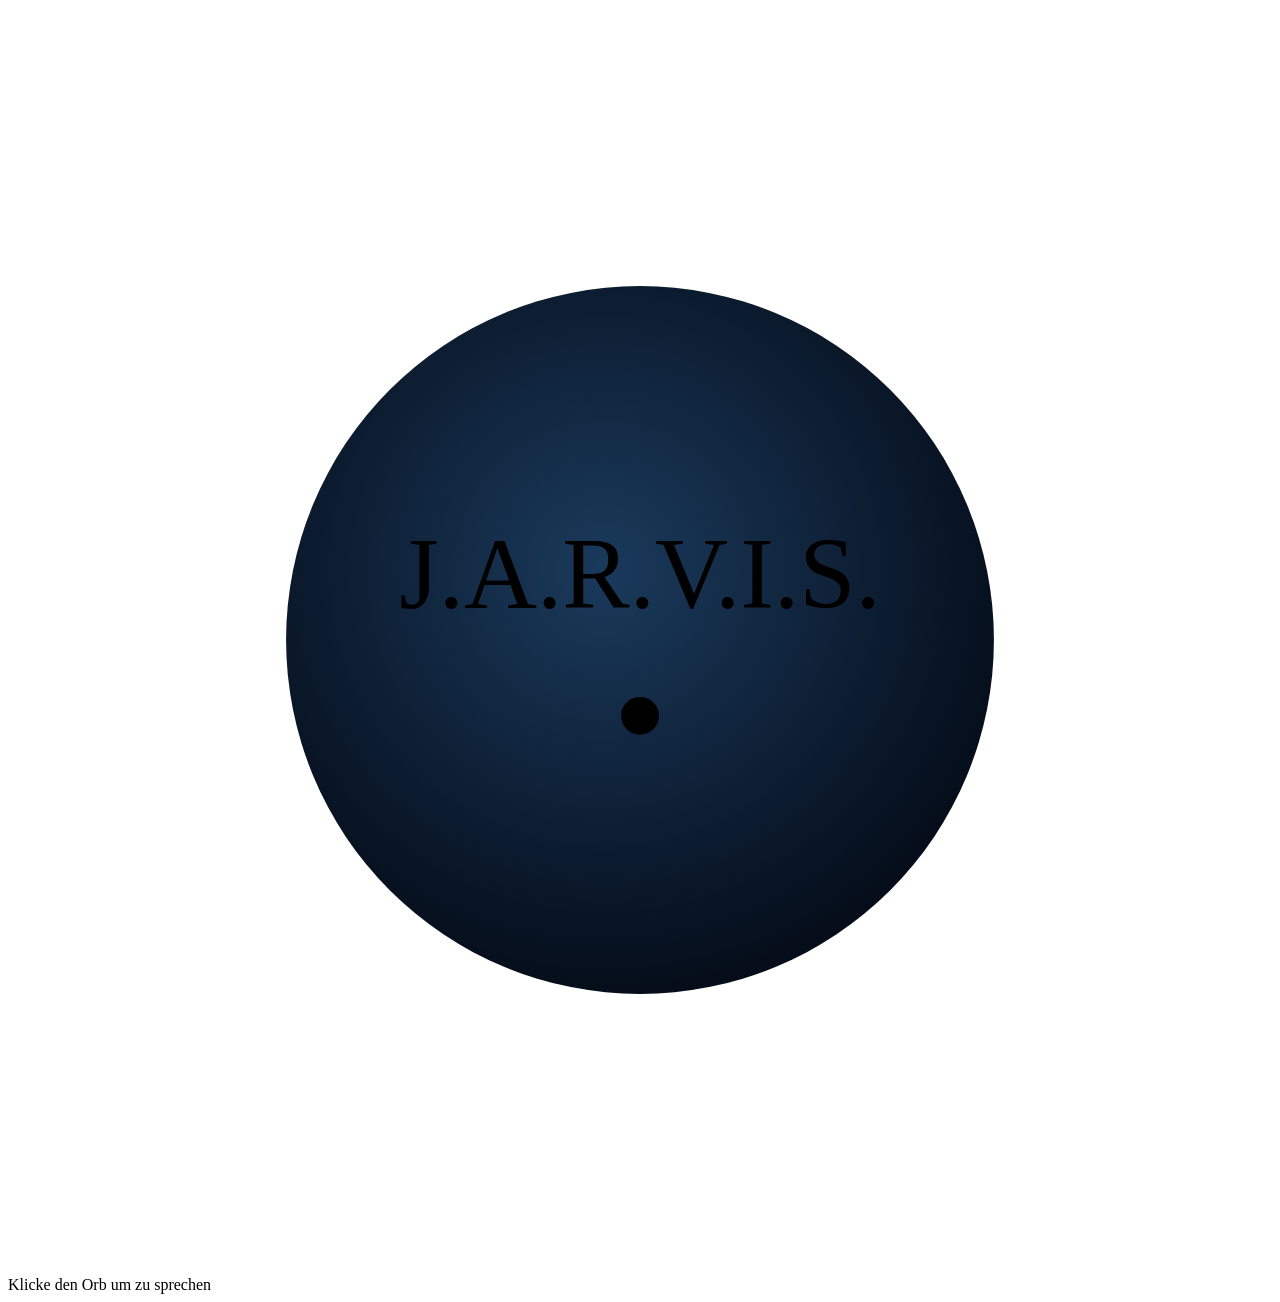
==== frontend/index.html @ c2ed7632 "feat: PWA-Support -- manifest.json, Icons, iOS-Meta-Tags (Issue #149)" ====
<!DOCTYPE html>
<html lang="de">
<head>
    <meta charset="UTF-8">
    <meta name="viewport" content="width=device-width, initial-scale=1.0">
    <title>J.A.R.V.I.S.</title>
    <link rel="icon" href="/static/icon-192.png">
    <link rel="apple-touch-icon" href="/static/icon-192.png">
    <link rel="manifest" href="/static/manifest.json">
    <meta name="apple-mobile-web-app-capable" content="yes">
    <meta name="apple-mobile-web-app-status-bar-style" content="black-translucent">
    <meta name="apple-mobile-web-app-title" content="JARVIS">
    <meta name="theme-color" content="#00d4ff">
    <link rel="stylesheet" href="/static/style.css">
</head>
<body>
    <div id="app">
        <div id="orb-container">
          <svg id="orb" class="idle" viewBox="0 0 200 200" xmlns="http://www.w3.org/2000/svg">
            <defs>
              <filter id="glow">
                <feGaussianBlur stdDeviation="3" result="coloredBlur"/>
                <feMerge><feMergeNode in="coloredBlur"/><feMergeNode in="SourceGraphic"/></feMerge>
              </filter>
              <filter id="glow-strong">
                <feGaussianBlur stdDeviation="6" result="coloredBlur"/>
                <feMerge><feMergeNode in="coloredBlur"/><feMergeNode in="SourceGraphic"/></feMerge>
              </filter>
              <radialGradient id="core-grad" cx="45%" cy="40%" r="60%">
                <stop offset="0%" stop-color="#1a3a5c"/>
                <stop offset="100%" stop-color="#050d1a"/>
              </radialGradient>
            </defs>

            <!-- Outer glow ring (background atmosphere) -->
            <circle class="hud-glow" cx="100" cy="100" r="92" fill="none" stroke-width="2"/>

            <!-- Outer tick ring — rotates CW -->
            <g class="ring-outer">
              <circle cx="100" cy="100" r="88" fill="none" stroke-width="1.5" stroke-dasharray="2 2.67" class="hud-ring"/>
              <!-- 4 longer accent marks at 0/90/180/270 degrees -->
              <line x1="100" y1="12"  x2="100" y2="22"  class="hud-accent"/>
              <line x1="188" y1="100" x2="178" y2="100" class="hud-accent"/>
              <line x1="100" y1="188" x2="100" y2="178" class="hud-accent"/>
              <line x1="12"  y1="100" x2="22"  y2="100" class="hud-accent"/>
            </g>

            <!-- Middle decorative ring — rotates CCW -->
            <g class="ring-middle">
              <circle cx="100" cy="100" r="72" fill="none" stroke-width="1" stroke-dasharray="4 8" class="hud-ring-mid"/>
              <!-- Corner bracket decorations at 4 positions, rotated 45° around center -->
              <g transform="rotate(45, 100, 100)">
                <path d="M32,90  L32,32  L90,32"  fill="none" stroke-width="1.5" class="hud-bracket"/>
                <path d="M168,90 L168,32 L110,32" fill="none" stroke-width="1.5" class="hud-bracket"/>
                <path d="M32,110 L32,168 L90,168" fill="none" stroke-width="1.5" class="hud-bracket"/>
                <path d="M168,110 L168,168 L110,168" fill="none" stroke-width="1.5" class="hud-bracket"/>
              </g>
            </g>

            <!-- Inner solid ring border -->
            <circle cx="100" cy="100" r="56" fill="url(#core-grad)" class="hud-core-border"/>
            <circle cx="100" cy="100" r="56" fill="none" stroke-width="2" class="hud-inner-ring"/>

            <!-- J.A.R.V.I.S. text -->
            <text x="100" y="95" text-anchor="middle" class="hud-title">J.A.R.V.I.S.</text>
            <!-- Status dot -->
            <circle cx="100" cy="112" r="3" class="hud-dot"/>
          </svg>
        </div>
        <div id="status">Klicke den Orb um zu sprechen</div>
        <div id="transcript"></div>
    </div>
    <script src="/static/main.js"></script>
</body>
</html>
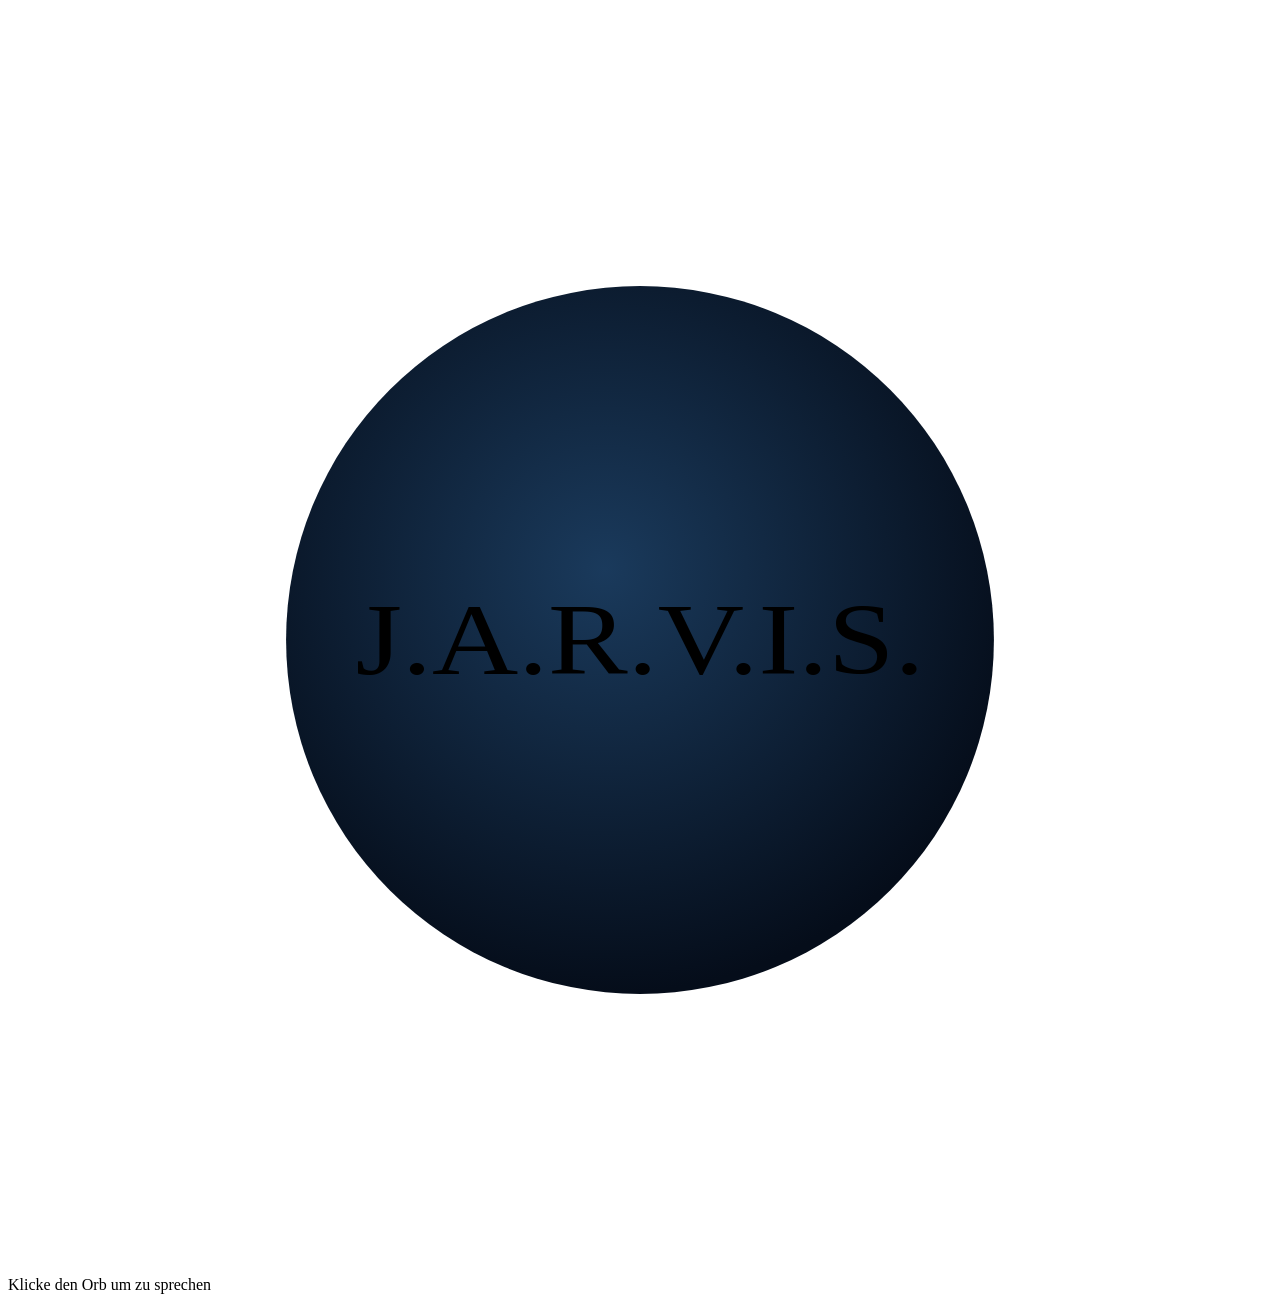
==== commit 1b470c7b: "fix: Orb — Punkt entfernt, Schriftzug zentriert und auf inneren Kreis begrenzt - Hud-dot (heller Pun" ====
--- a/frontend/index.html
+++ b/frontend/index.html
@@ -61,10 +61,8 @@
             <circle cx="100" cy="100" r="56" fill="url(#core-grad)" class="hud-core-border"/>
             <circle cx="100" cy="100" r="56" fill="none" stroke-width="2" class="hud-inner-ring"/>
 
-            <!-- J.A.R.V.I.S. text -->
-            <text x="100" y="95" text-anchor="middle" class="hud-title">J.A.R.V.I.S.</text>
-            <!-- Status dot -->
-            <circle cx="100" cy="112" r="3" class="hud-dot"/>
+            <!-- J.A.R.V.I.S. text — zentriert im inneren Kreis (r=56, Mittelpunkt 100/100) -->
+            <text x="100" y="100" text-anchor="middle" dominant-baseline="central" textLength="90" lengthAdjust="spacingAndGlyphs" class="hud-title">J.A.R.V.I.S.</text>
           </svg>
         </div>
         <div id="status">Klicke den Orb um zu sprechen</div>
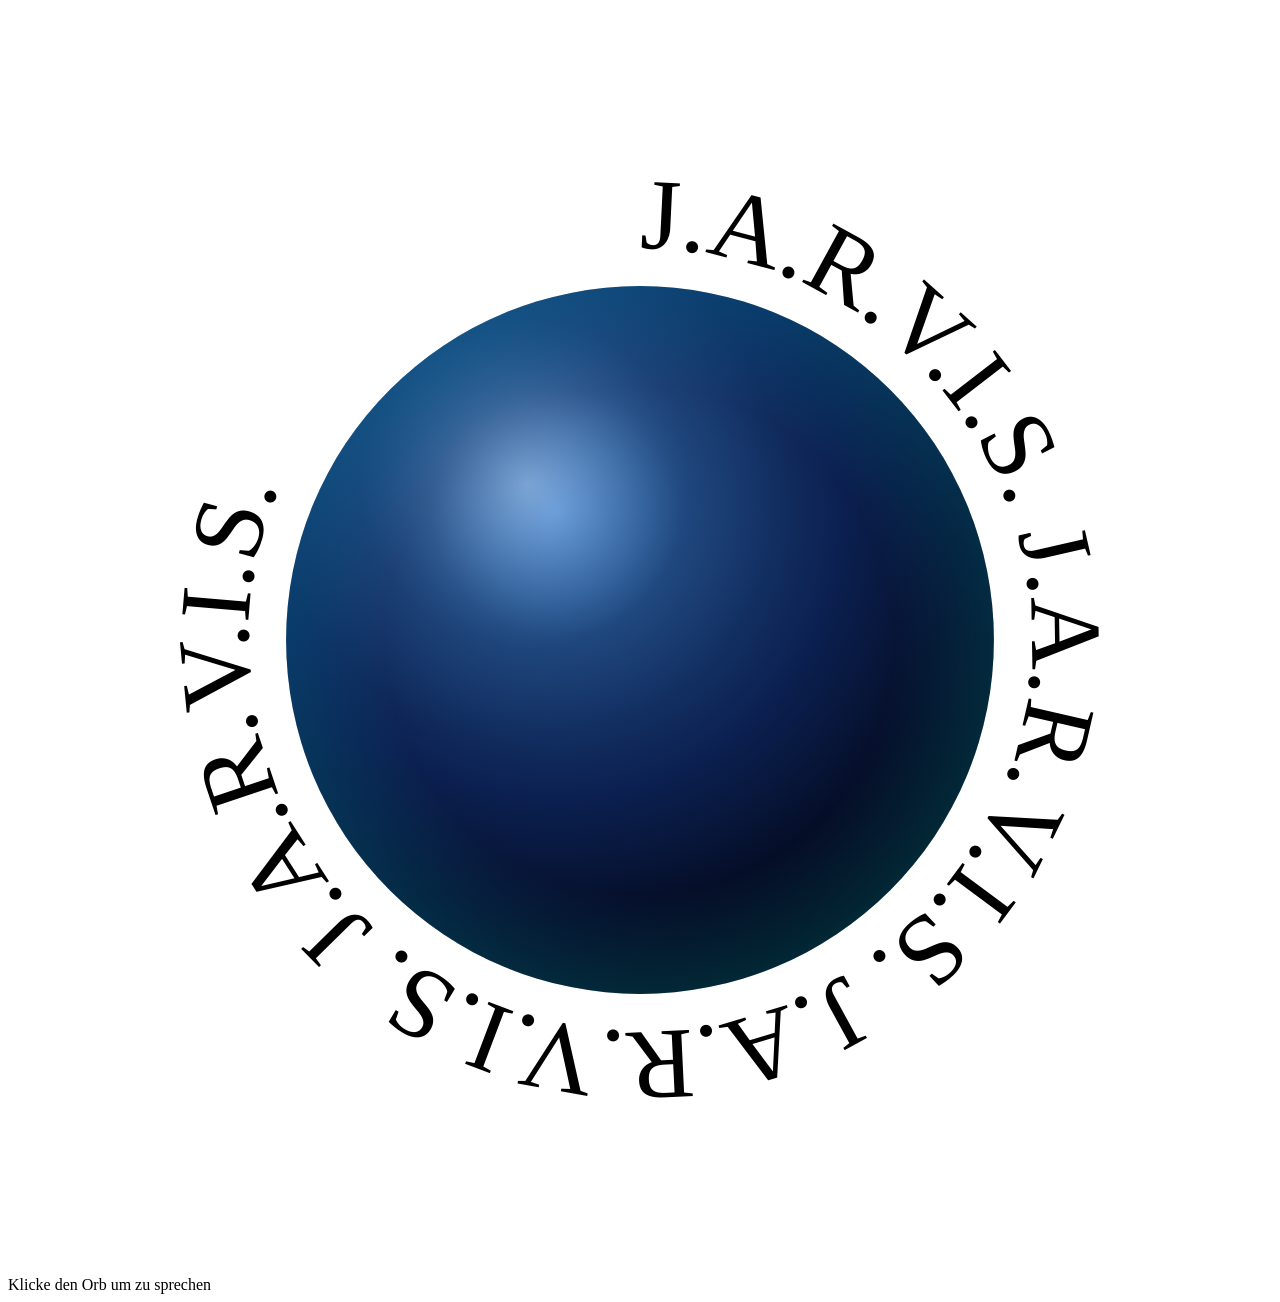
==== commit 8c5fe39b: "feat: Orb größer, innerer Kreis als Kugel, JARVIS-Text am Äquator umlaufend - Orb: 320px → 400px - K" ====
--- a/frontend/index.html
+++ b/frontend/index.html
@@ -26,10 +26,31 @@
                 <feGaussianBlur stdDeviation="6" result="coloredBlur"/>
                 <feMerge><feMergeNode in="coloredBlur"/><feMergeNode in="SourceGraphic"/></feMerge>
               </filter>
-              <radialGradient id="core-grad" cx="45%" cy="40%" r="60%">
-                <stop offset="0%" stop-color="#1a3a5c"/>
-                <stop offset="100%" stop-color="#050d1a"/>
+
+              <!-- Sphere base gradient: light source upper-left -->
+              <radialGradient id="core-grad" cx="38%" cy="32%" r="70%">
+                <stop offset="0%"   stop-color="#4a82c8"/>
+                <stop offset="25%"  stop-color="#1c4278"/>
+                <stop offset="58%"  stop-color="#0b2050"/>
+                <stop offset="82%"  stop-color="#050e28"/>
+                <stop offset="100%" stop-color="#020710"/>
               </radialGradient>
+
+              <!-- Specular highlight overlay (semi-transparent) -->
+              <radialGradient id="sphere-spec" cx="34%" cy="28%" r="36%">
+                <stop offset="0%"   stop-color="#c8e4ff" stop-opacity="0.45"/>
+                <stop offset="65%"  stop-color="#4a90d0" stop-opacity="0.08"/>
+                <stop offset="100%" stop-color="#4a90d0" stop-opacity="0"/>
+              </radialGradient>
+
+              <!-- Atmospheric rim glow (semi-transparent) -->
+              <radialGradient id="sphere-atm" cx="50%" cy="50%" r="50%">
+                <stop offset="72%"  stop-color="#00d4ff" stop-opacity="0"/>
+                <stop offset="100%" stop-color="#00d4ff" stop-opacity="0.16"/>
+              </radialGradient>
+
+              <!-- Circular path for equatorial text orbit (r=62, CW from top) -->
+              <path id="equator-cw" d="M 100,38 A 62,62 0 1 1 100,162 A 62,62 0 1 1 100,38"/>
             </defs>
 
             <!-- Outer glow ring (background atmosphere) -->
@@ -57,12 +78,21 @@
               </g>
             </g>
 
-            <!-- Inner solid ring border -->
+            <!-- Sphere: base colour + specular highlight + atmospheric rim -->
             <circle cx="100" cy="100" r="56" fill="url(#core-grad)" class="hud-core-border"/>
+            <circle cx="100" cy="100" r="56" fill="url(#sphere-spec)"/>
+            <circle cx="100" cy="100" r="56" fill="url(#sphere-atm)"/>
+            <!-- Equatorial latitude hint -->
+            <ellipse cx="100" cy="100" rx="56" ry="9" fill="none" stroke-opacity="0.12" stroke-width="1.5" class="hud-equator-line"/>
+            <!-- Sphere border ring -->
             <circle cx="100" cy="100" r="56" fill="none" stroke-width="2" class="hud-inner-ring"/>
 
-            <!-- J.A.R.V.I.S. text — zentriert im inneren Kreis (r=56, Mittelpunkt 100/100) -->
-            <text x="100" y="100" text-anchor="middle" dominant-baseline="central" textLength="90" lengthAdjust="spacingAndGlyphs" class="hud-title">J.A.R.V.I.S.</text>
+            <!-- J.A.R.V.I.S. text orbiting the equator CW -->
+            <g class="ring-equator">
+              <text class="hud-orbit-text">
+                <textPath href="#equator-cw" startOffset="0%">J.A.R.V.I.S.  J.A.R.V.I.S.  J.A.R.V.I.S.  J.A.R.V.I.S.  </textPath>
+              </text>
+            </g>
           </svg>
         </div>
         <div id="status">Klicke den Orb um zu sprechen</div>
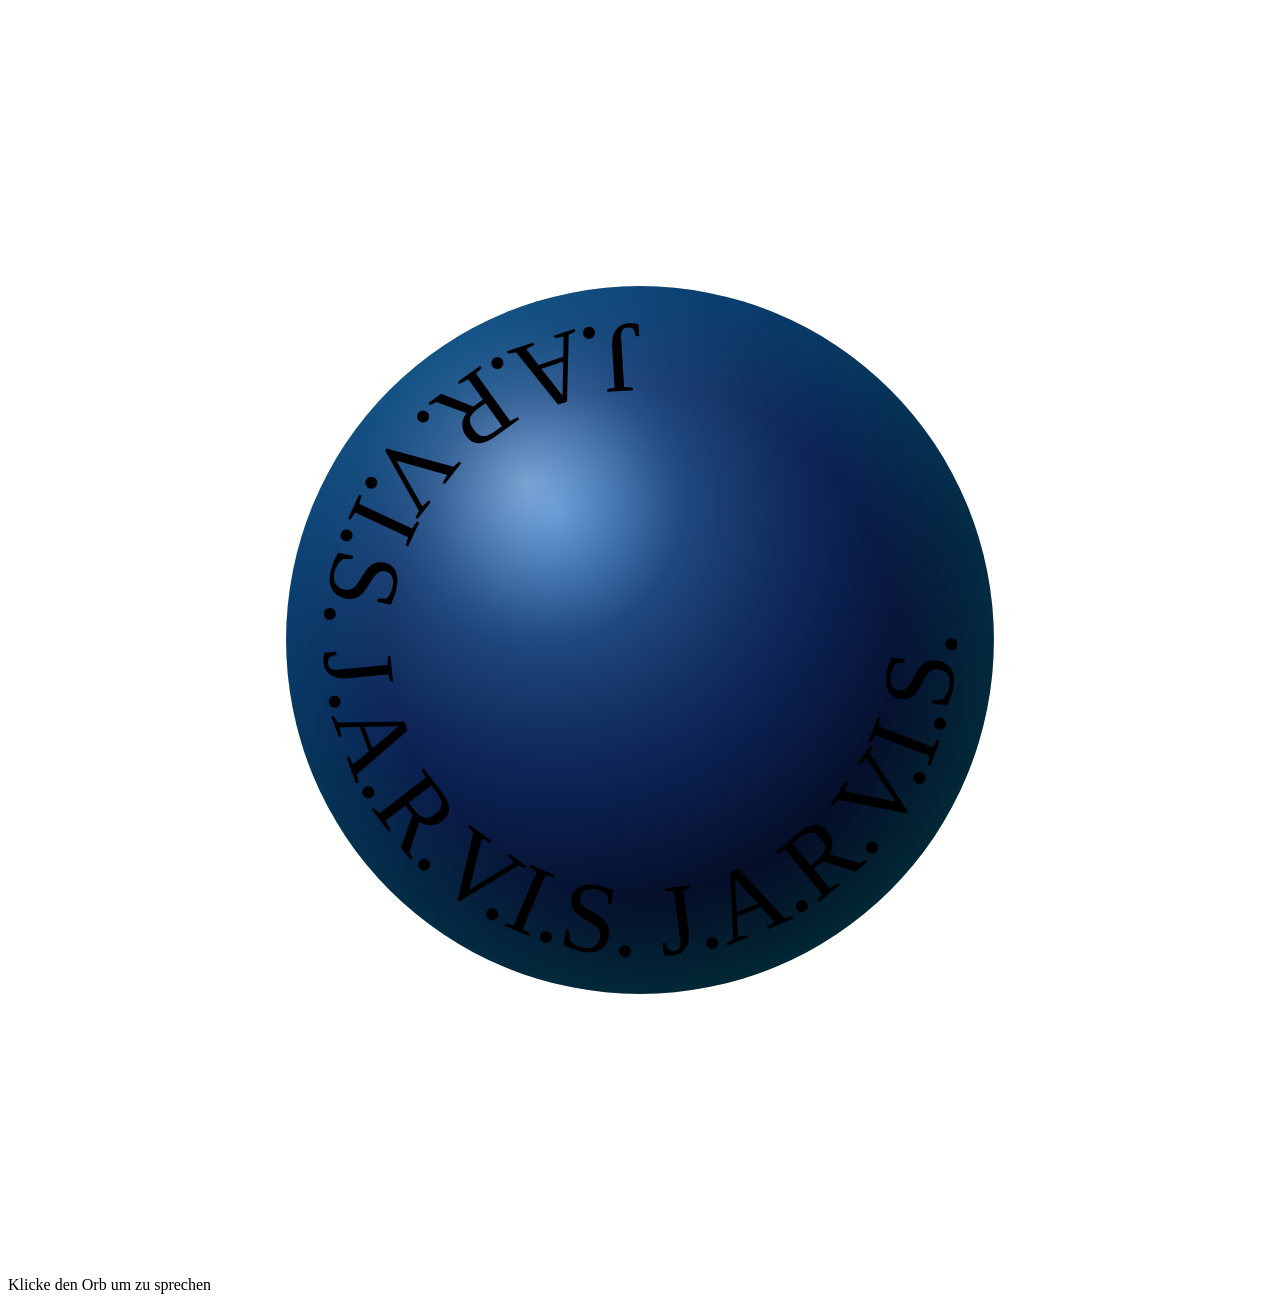
==== commit fe108452: "fix: JARVIS-Text auf Kugeloberfläche (r=50, CCW) statt außerhalb Pfad von r=62 CW auf r=50 CCW geänd" ====
--- a/frontend/index.html
+++ b/frontend/index.html
@@ -49,8 +49,9 @@
                 <stop offset="100%" stop-color="#00d4ff" stop-opacity="0.16"/>
               </radialGradient>
 
-              <!-- Circular path for equatorial text orbit (r=62, CW from top) -->
-              <path id="equator-cw" d="M 100,38 A 62,62 0 1 1 100,162 A 62,62 0 1 1 100,38"/>
+              <!-- Äquatorialer Textpfad: r=50, CCW (Buchstaben zeigen zur Kugelkugelmitte,
+                   Text erscheint auf der Kugeloberfläche; Gruppe dreht sich CW) -->
+              <path id="equator-cw" d="M 100,50 A 50,50 0 1 0 100,150 A 50,50 0 1 0 100,50"/>
             </defs>
 
             <!-- Outer glow ring (background atmosphere) -->
@@ -87,10 +88,10 @@
             <!-- Sphere border ring -->
             <circle cx="100" cy="100" r="56" fill="none" stroke-width="2" class="hud-inner-ring"/>
 
-            <!-- J.A.R.V.I.S. text orbiting the equator CW -->
+            <!-- J.A.R.V.I.S. text läuft CW um den Äquator der Kugel -->
             <g class="ring-equator">
               <text class="hud-orbit-text">
-                <textPath href="#equator-cw" startOffset="0%">J.A.R.V.I.S.  J.A.R.V.I.S.  J.A.R.V.I.S.  J.A.R.V.I.S.  </textPath>
+                <textPath href="#equator-cw" startOffset="0%">J.A.R.V.I.S.   J.A.R.V.I.S.   J.A.R.V.I.S.   </textPath>
               </text>
             </g>
           </svg>
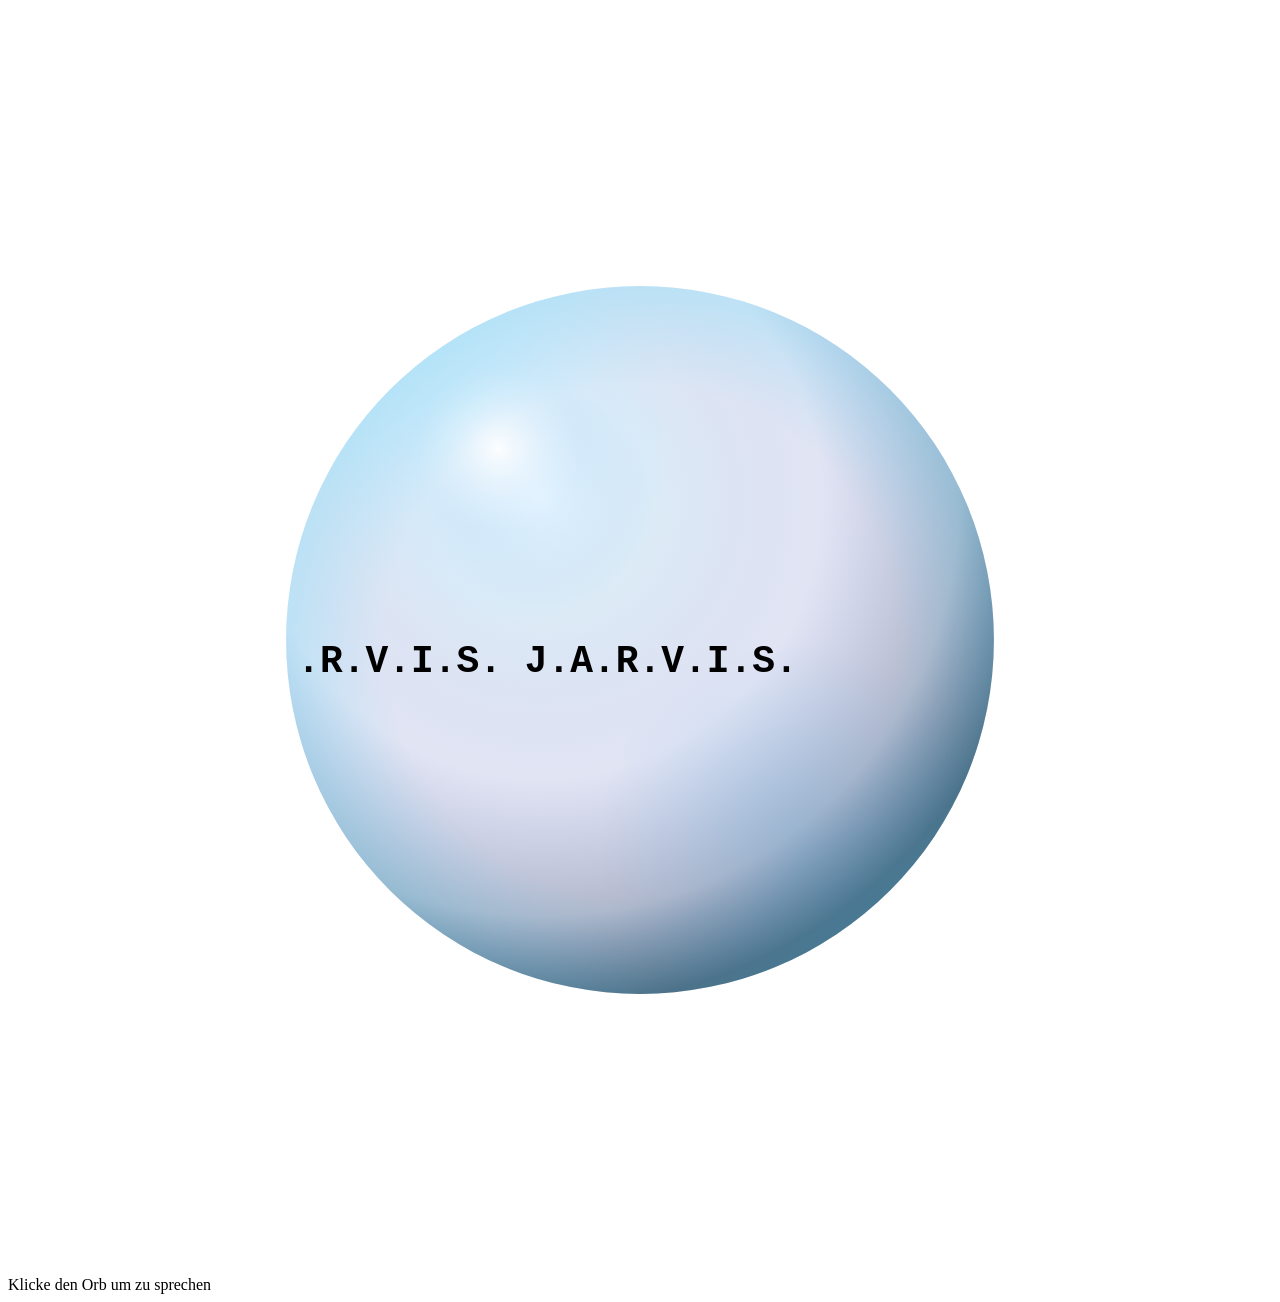
==== commit 4387730c: "orb: glass sphere + scrolling equatorial text - Glass sphere via 4 layered radialGradient circles (s" ====
--- a/frontend/index.html
+++ b/frontend/index.html
@@ -27,31 +27,38 @@
                 <feMerge><feMergeNode in="coloredBlur"/><feMergeNode in="SourceGraphic"/></feMerge>
               </filter>
 
-              <!-- Sphere base gradient: light source upper-left -->
-              <radialGradient id="core-grad" cx="38%" cy="32%" r="70%">
-                <stop offset="0%"   stop-color="#4a82c8"/>
-                <stop offset="25%"  stop-color="#1c4278"/>
-                <stop offset="58%"  stop-color="#0b2050"/>
-                <stop offset="82%"  stop-color="#050e28"/>
-                <stop offset="100%" stop-color="#020710"/>
+              <!-- Gläserne Kugel: sehr transparent, Lichtquelle oben-links -->
+              <radialGradient id="core-grad" cx="36%" cy="30%" r="72%">
+                <stop offset="0%"   stop-color="#e8f4ff" stop-opacity="0.55"/>
+                <stop offset="22%"  stop-color="#60a4d8" stop-opacity="0.22"/>
+                <stop offset="55%"  stop-color="#0820a0" stop-opacity="0.12"/>
+                <stop offset="82%"  stop-color="#001050" stop-opacity="0.30"/>
+                <stop offset="100%" stop-color="#000a28" stop-opacity="0.65"/>
               </radialGradient>
 
-              <!-- Specular highlight overlay (semi-transparent) -->
-              <radialGradient id="sphere-spec" cx="34%" cy="28%" r="36%">
-                <stop offset="0%"   stop-color="#c8e4ff" stop-opacity="0.45"/>
-                <stop offset="65%"  stop-color="#4a90d0" stop-opacity="0.08"/>
-                <stop offset="100%" stop-color="#4a90d0" stop-opacity="0"/>
+              <!-- Primärer Spiegelglanz oben-links (Glaslinse) -->
+              <radialGradient id="sphere-spec" cx="30%" cy="23%" r="26%">
+                <stop offset="0%"   stop-color="#ffffff" stop-opacity="0.92"/>
+                <stop offset="45%"  stop-color="#c8e8ff" stop-opacity="0.40"/>
+                <stop offset="100%" stop-color="#c8e8ff" stop-opacity="0"/>
               </radialGradient>
 
-              <!-- Atmospheric rim glow (semi-transparent) -->
+              <!-- Sekundäre Reflexion unten-rechts (Glaskugel-Effekt) -->
+              <radialGradient id="sphere-refl" cx="72%" cy="78%" r="28%">
+                <stop offset="0%"   stop-color="#40a8e0" stop-opacity="0.22"/>
+                <stop offset="100%" stop-color="#40a8e0" stop-opacity="0"/>
+              </radialGradient>
+
+              <!-- Atmosphärischer Randschimmer -->
               <radialGradient id="sphere-atm" cx="50%" cy="50%" r="50%">
                 <stop offset="72%"  stop-color="#00d4ff" stop-opacity="0"/>
                 <stop offset="100%" stop-color="#00d4ff" stop-opacity="0.16"/>
               </radialGradient>
 
-              <!-- Äquatorialer Textpfad: r=50, CCW (Buchstaben zeigen zur Kugelkugelmitte,
-                   Text erscheint auf der Kugeloberfläche; Gruppe dreht sich CW) -->
-              <path id="equator-cw" d="M 100,50 A 50,50 0 1 0 100,150 A 50,50 0 1 0 100,50"/>
+              <!-- Clip: Schriftzug wird auf die Kugeloberfläche beschnitten -->
+              <clipPath id="sphere-clip">
+                <circle cx="100" cy="100" r="54"/>
+              </clipPath>
             </defs>
 
             <!-- Outer glow ring (background atmosphere) -->
@@ -60,7 +67,6 @@
             <!-- Outer tick ring — rotates CW -->
             <g class="ring-outer">
               <circle cx="100" cy="100" r="88" fill="none" stroke-width="1.5" stroke-dasharray="2 2.67" class="hud-ring"/>
-              <!-- 4 longer accent marks at 0/90/180/270 degrees -->
               <line x1="100" y1="12"  x2="100" y2="22"  class="hud-accent"/>
               <line x1="188" y1="100" x2="178" y2="100" class="hud-accent"/>
               <line x1="100" y1="188" x2="100" y2="178" class="hud-accent"/>
@@ -70,7 +76,6 @@
             <!-- Middle decorative ring — rotates CCW -->
             <g class="ring-middle">
               <circle cx="100" cy="100" r="72" fill="none" stroke-width="1" stroke-dasharray="4 8" class="hud-ring-mid"/>
-              <!-- Corner bracket decorations at 4 positions, rotated 45° around center -->
               <g transform="rotate(45, 100, 100)">
                 <path d="M32,90  L32,32  L90,32"  fill="none" stroke-width="1.5" class="hud-bracket"/>
                 <path d="M168,90 L168,32 L110,32" fill="none" stroke-width="1.5" class="hud-bracket"/>
@@ -79,20 +84,30 @@
               </g>
             </g>
 
-            <!-- Sphere: base colour + specular highlight + atmospheric rim -->
+            <!-- Glaskugel: Basisfarbe + Spiegelglanz + Reflexion + Atmosphäre -->
             <circle cx="100" cy="100" r="56" fill="url(#core-grad)" class="hud-core-border"/>
             <circle cx="100" cy="100" r="56" fill="url(#sphere-spec)"/>
+            <circle cx="100" cy="100" r="56" fill="url(#sphere-refl)"/>
             <circle cx="100" cy="100" r="56" fill="url(#sphere-atm)"/>
-            <!-- Equatorial latitude hint -->
-            <ellipse cx="100" cy="100" rx="56" ry="9" fill="none" stroke-opacity="0.12" stroke-width="1.5" class="hud-equator-line"/>
-            <!-- Sphere border ring -->
+            <!-- Äquatorlinie als angedeutete Breitengradelipse -->
+            <ellipse cx="100" cy="100" rx="56" ry="9" fill="none" stroke-opacity="0.15" stroke-width="1.5" class="hud-equator-line"/>
+            <!-- Kugelrand -->
             <circle cx="100" cy="100" r="56" fill="none" stroke-width="2" class="hud-inner-ring"/>
 
-            <!-- J.A.R.V.I.S. text läuft CW um den Äquator der Kugel -->
-            <g class="ring-equator">
-              <text class="hud-orbit-text">
-                <textPath href="#equator-cw" startOffset="0%">J.A.R.V.I.S.   J.A.R.V.I.S.   J.A.R.V.I.S.   </textPath>
-              </text>
+            <!-- J.A.R.V.I.S. scrollt von links nach rechts am Äquator
+                 (Kugel rotiert im Uhrzeigersinn um Hochachse).
+                 font-size=6 SVG-Einheiten → ~54 Einheiten pro Wiederholung
+                 (15 Zeichen × 3.6 SVG-Einheiten, Courier New 0.6em).
+                 SMIL animateTransform: 54 SVG-Einheiten = eine Wiederholung,
+                 skalenunabhängig. -->
+            <g clip-path="url(#sphere-clip)">
+              <g>
+                <animateTransform attributeName="transform" type="translate"
+                  from="0 0" to="54 0" dur="6s" repeatCount="indefinite"/>
+                <text x="-350" y="105" class="hud-orbit-text"
+                      font-family="'Courier New', Courier, monospace"
+                      font-size="6" font-weight="bold">J.A.R.V.I.S.    J.A.R.V.I.S.    J.A.R.V.I.S.    J.A.R.V.I.S.    J.A.R.V.I.S.    J.A.R.V.I.S.    J.A.R.V.I.S.    J.A.R.V.I.S.    J.A.R.V.I.S.    J.A.R.V.I.S.    </text>
+              </g>
             </g>
           </svg>
         </div>
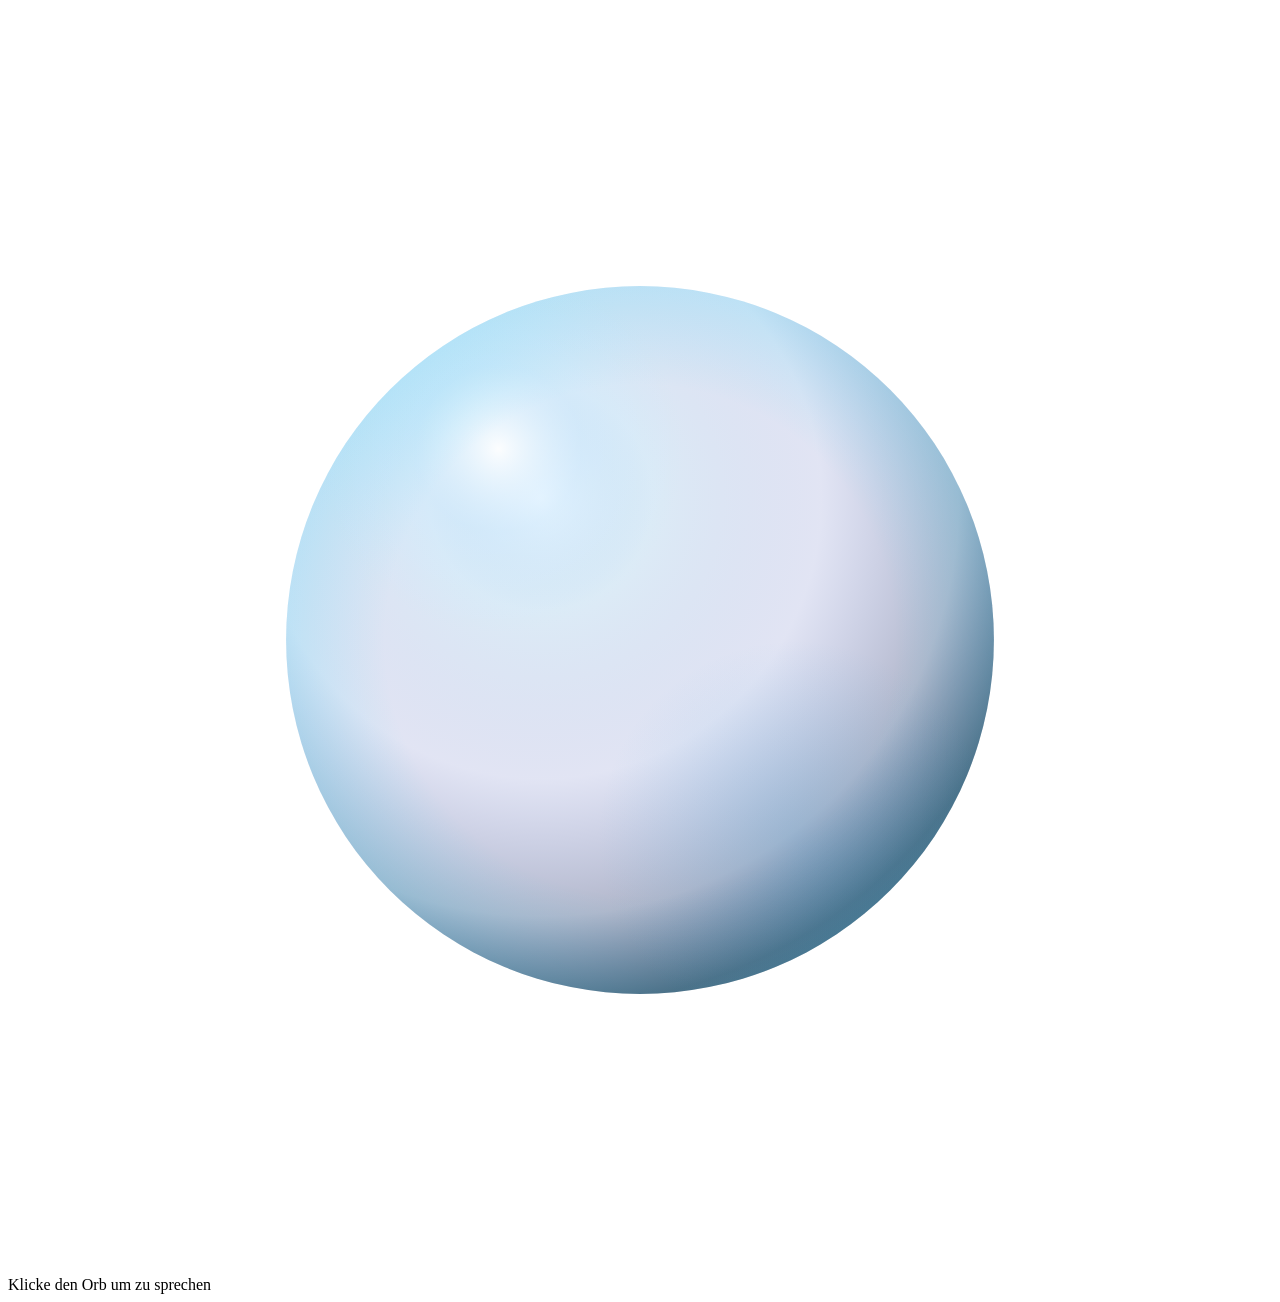
==== commit 162536b6: "orb: single J.A.R.V.I.S. label orbiting equator font-size=9 SVG units (18px on screen), one label sc" ====
--- a/frontend/index.html
+++ b/frontend/index.html
@@ -94,19 +94,18 @@
             <!-- Kugelrand -->
             <circle cx="100" cy="100" r="56" fill="none" stroke-width="2" class="hud-inner-ring"/>
 
-            <!-- J.A.R.V.I.S. scrollt von links nach rechts am Äquator
-                 (Kugel rotiert im Uhrzeigersinn um Hochachse).
-                 font-size=6 SVG-Einheiten → ~54 Einheiten pro Wiederholung
-                 (15 Zeichen × 3.6 SVG-Einheiten, Courier New 0.6em).
-                 SMIL animateTransform: 54 SVG-Einheiten = eine Wiederholung,
-                 skalenunabhängig. -->
+            <!-- Ein J.A.R.V.I.S.-Label scrollt über den Äquator (Kugel dreht sich CW).
+                 font-size=9 SVG-Einheiten (≈18px auf 400px-Canvas), kein CSS-Override.
+                 Label ~59 SVG-Einheiten breit, danach 22 Leerzeichen ≈119 Einheiten Pause.
+                 Eine Wiederholung = 178 SVG-Einheiten; 3 Reps ab x=-200.
+                 SMIL to="178 0" = nahtlose Schleife, skalenunabhängig. -->
             <g clip-path="url(#sphere-clip)">
               <g>
                 <animateTransform attributeName="transform" type="translate"
-                  from="0 0" to="54 0" dur="6s" repeatCount="indefinite"/>
-                <text x="-350" y="105" class="hud-orbit-text"
+                  from="0 0" to="178 0" dur="8s" repeatCount="indefinite"/>
+                <text x="-200" y="104" class="hud-orbit-text"
                       font-family="'Courier New', Courier, monospace"
-                      font-size="6" font-weight="bold">J.A.R.V.I.S.    J.A.R.V.I.S.    J.A.R.V.I.S.    J.A.R.V.I.S.    J.A.R.V.I.S.    J.A.R.V.I.S.    J.A.R.V.I.S.    J.A.R.V.I.S.    J.A.R.V.I.S.    J.A.R.V.I.S.    </text>
+                      font-size="9" font-weight="bold">J.A.R.V.I.S.                      J.A.R.V.I.S.                      J.A.R.V.I.S.                      </text>
               </g>
             </g>
           </svg>
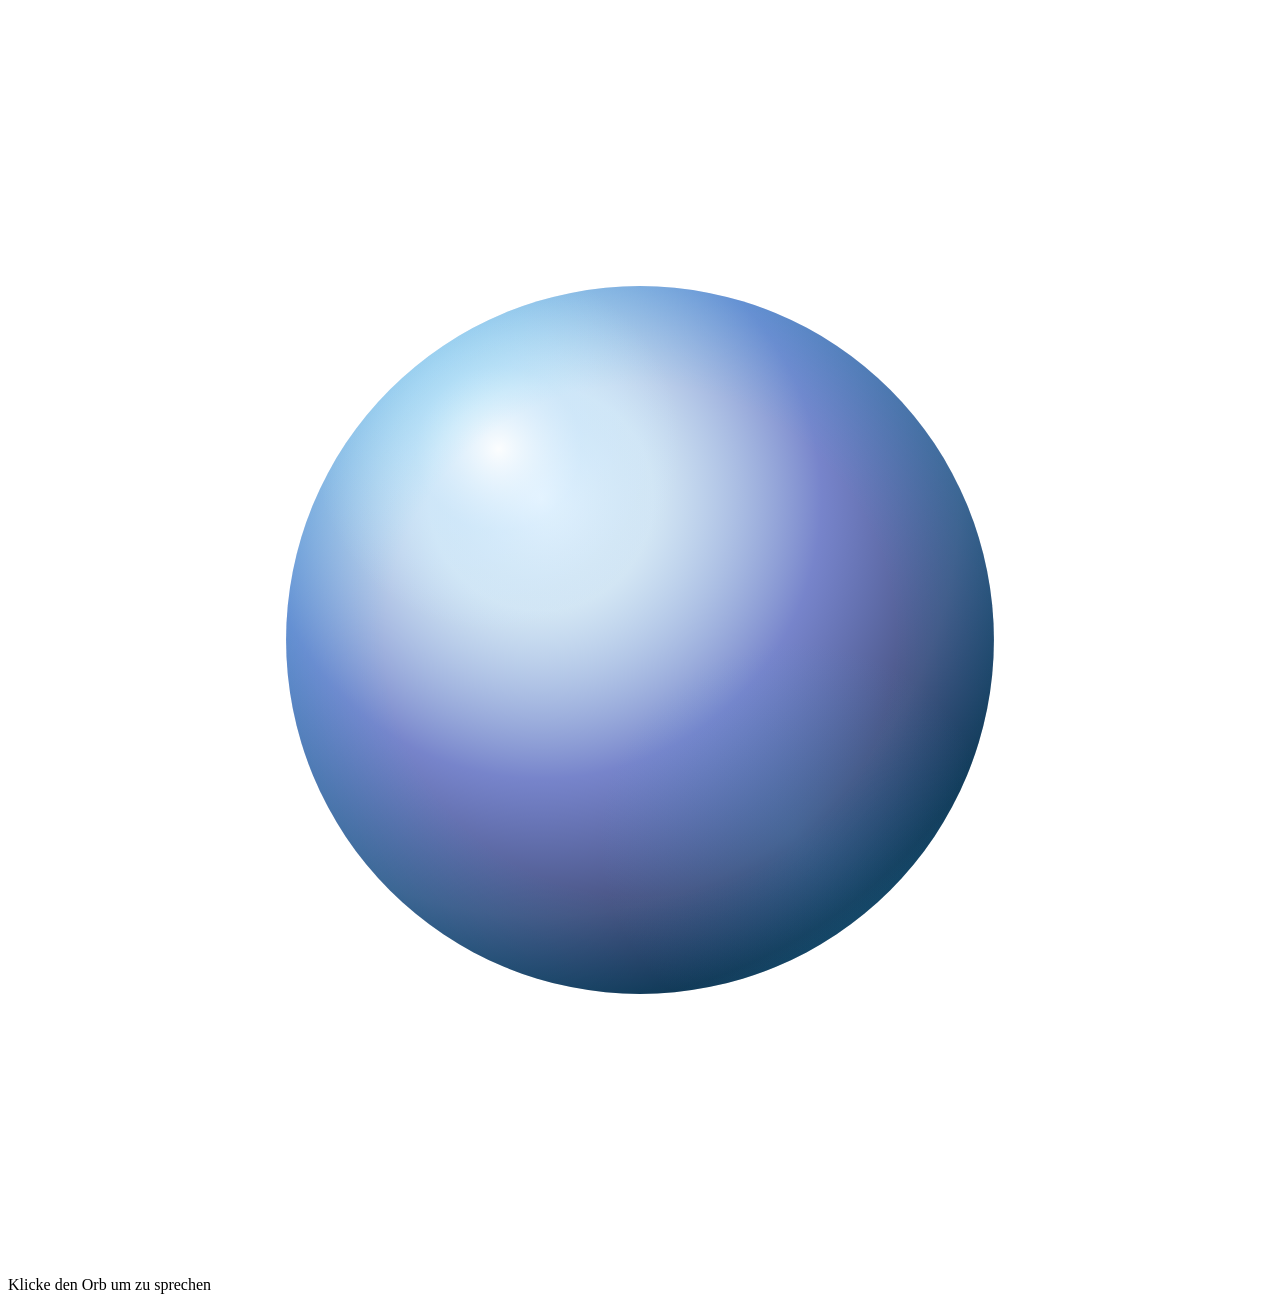
==== commit 67efea49: "orb: single label orbit, darker sphere, force uppercase text - One J.A.R.V.I.S. label crosses sphere" ====
--- a/frontend/index.html
+++ b/frontend/index.html
@@ -27,13 +27,13 @@
                 <feMerge><feMergeNode in="coloredBlur"/><feMergeNode in="SourceGraphic"/></feMerge>
               </filter>
 
-              <!-- Gläserne Kugel: sehr transparent, Lichtquelle oben-links -->
+              <!-- Gläserne Kugel: dunkel, Lichtquelle oben-links -->
               <radialGradient id="core-grad" cx="36%" cy="30%" r="72%">
-                <stop offset="0%"   stop-color="#e8f4ff" stop-opacity="0.55"/>
-                <stop offset="22%"  stop-color="#60a4d8" stop-opacity="0.22"/>
-                <stop offset="55%"  stop-color="#0820a0" stop-opacity="0.12"/>
-                <stop offset="82%"  stop-color="#001050" stop-opacity="0.30"/>
-                <stop offset="100%" stop-color="#000a28" stop-opacity="0.65"/>
+                <stop offset="0%"   stop-color="#e8f4ff" stop-opacity="0.50"/>
+                <stop offset="22%"  stop-color="#60a4d8" stop-opacity="0.28"/>
+                <stop offset="55%"  stop-color="#0820a0" stop-opacity="0.55"/>
+                <stop offset="82%"  stop-color="#001050" stop-opacity="0.72"/>
+                <stop offset="100%" stop-color="#000a28" stop-opacity="0.92"/>
               </radialGradient>
 
               <!-- Primärer Spiegelglanz oben-links (Glaslinse) -->
@@ -89,23 +89,22 @@
             <circle cx="100" cy="100" r="56" fill="url(#sphere-spec)"/>
             <circle cx="100" cy="100" r="56" fill="url(#sphere-refl)"/>
             <circle cx="100" cy="100" r="56" fill="url(#sphere-atm)"/>
-            <!-- Äquatorlinie als angedeutete Breitengradelipse -->
-            <ellipse cx="100" cy="100" rx="56" ry="9" fill="none" stroke-opacity="0.15" stroke-width="1.5" class="hud-equator-line"/>
             <!-- Kugelrand -->
             <circle cx="100" cy="100" r="56" fill="none" stroke-width="2" class="hud-inner-ring"/>
 
-            <!-- Ein J.A.R.V.I.S.-Label scrollt über den Äquator (Kugel dreht sich CW).
-                 font-size=9 SVG-Einheiten (≈18px auf 400px-Canvas), kein CSS-Override.
-                 Label ~59 SVG-Einheiten breit, danach 22 Leerzeichen ≈119 Einheiten Pause.
-                 Eine Wiederholung = 178 SVG-Einheiten; 3 Reps ab x=-200.
-                 SMIL to="178 0" = nahtlose Schleife, skalenunabhängig. -->
+            <!-- Ein J.A.R.V.I.S.-Label läuft einmal über die Kugel und verschwindet.
+                 Kugel dreht sich im Uhrzeigersinn (Text scrollt links→rechts).
+                 font-size=9 SVG-Einheiten (18px bei 400px-Canvas), text-transform
+                 in CSS erzwingt Großbuchstaben. Ein einzelnes Text-Element,
+                 x=-100 → Label tritt bei T≈87 ein, verlässt die Kugel bei T≈254.
+                 SMIL to="350 0" ergibt ~4s Pause zwischen zwei Durchläufen. -->
             <g clip-path="url(#sphere-clip)">
               <g>
                 <animateTransform attributeName="transform" type="translate"
-                  from="0 0" to="178 0" dur="8s" repeatCount="indefinite"/>
-                <text x="-200" y="104" class="hud-orbit-text"
+                  from="0 0" to="350 0" dur="8s" repeatCount="indefinite"/>
+                <text x="-100" y="104" class="hud-orbit-text"
                       font-family="'Courier New', Courier, monospace"
-                      font-size="9" font-weight="bold">J.A.R.V.I.S.                      J.A.R.V.I.S.                      J.A.R.V.I.S.                      </text>
+                      font-size="9" font-weight="bold">J.A.R.V.I.S.</text>
               </g>
             </g>
           </svg>
